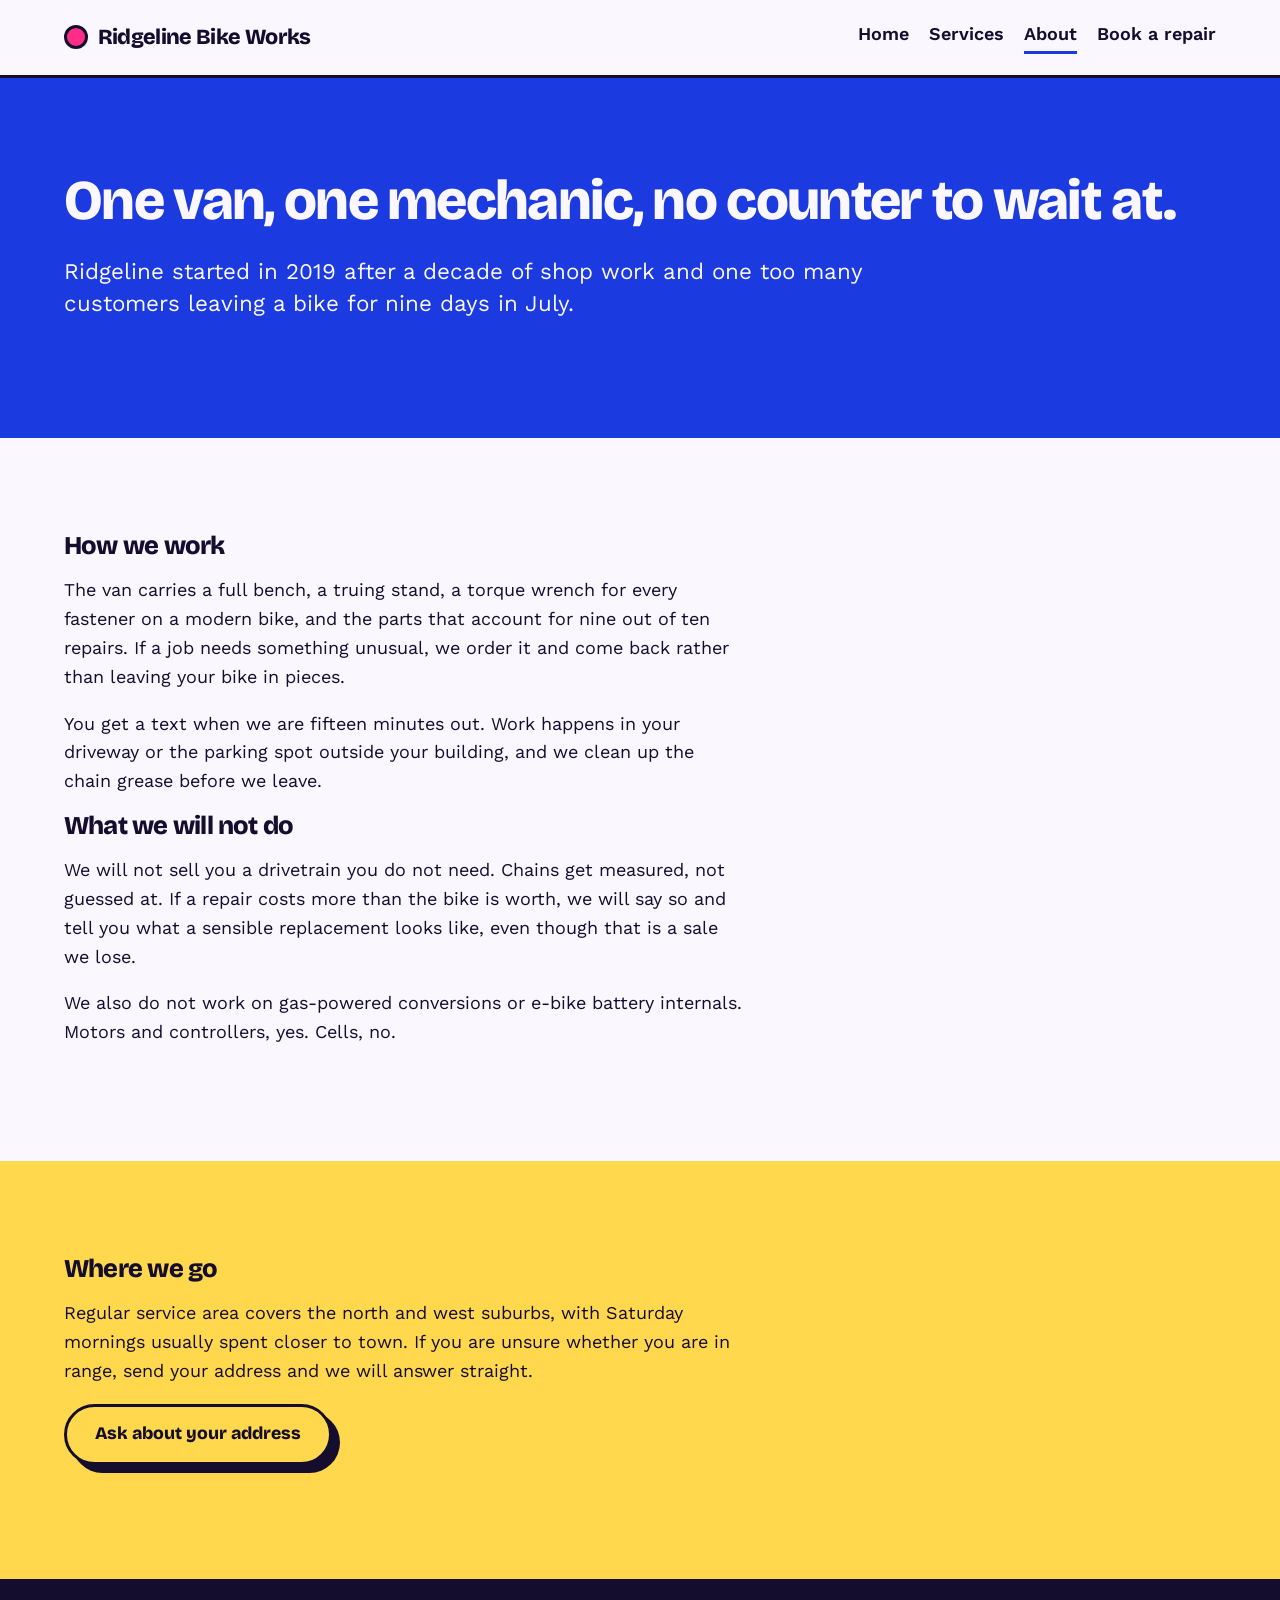
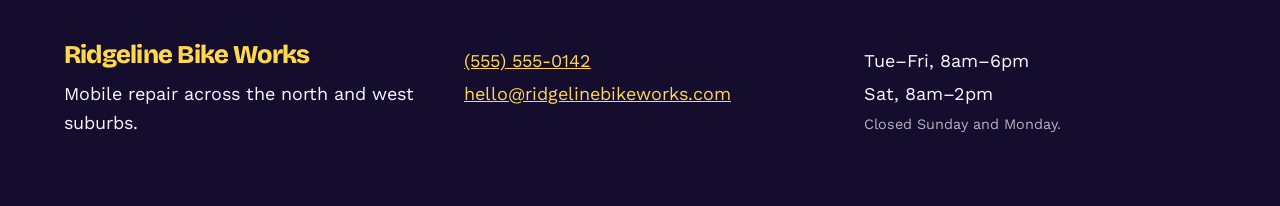
==== about.html @ 33bd262c "Add files via upload" ====
<!DOCTYPE html>
<html lang="en">
<head>
<meta charset="utf-8">
<meta name="viewport" content="width=device-width, initial-scale=1">
<title>About — Ridgeline Bike Works</title>
<meta name="description" content="Who runs the van, how the shop started, and what we will not do.">
<link rel="preconnect" href="https://fonts.googleapis.com">
<link rel="preconnect" href="https://fonts.gstatic.com" crossorigin>
<link href="https://fonts.googleapis.com/css2?family=Bricolage+Grotesque:opsz,wght@12..96,700;12..96,800&family=Work+Sans:wght@400;600;700&display=swap" rel="stylesheet">
<link rel="stylesheet" href="style.css">
</head>
<body>
<a class="skip" href="#main">Skip to content</a>

<header class="masthead">
  <a class="wordmark" href="index.html"><span></span>Ridgeline Bike Works</a>
  <nav aria-label="Main">
    <a href="index.html">Home</a>
    <a href="services.html">Services</a>
    <a href="about.html" aria-current="page">About</a>
    <a href="contact.html">Book a repair</a>
  </nav>
</header>

<main id="main">

  <section class="band band--cobalt">
    <h2>One van, one mechanic, no counter to wait at.</h2>
    <p class="lede">Ridgeline started in 2019 after a decade of shop work and one too many customers leaving a bike for nine days in July.</p>
  </section>

  <section class="band">
    <h3>How we work</h3>
    <p>The van carries a full bench, a truing stand, a torque wrench for every fastener on a modern bike, and the parts that account for nine out of ten repairs. If a job needs something unusual, we order it and come back rather than leaving your bike in pieces.</p>
    <p>You get a text when we are fifteen minutes out. Work happens in your driveway or the parking spot outside your building, and we clean up the chain grease before we leave.</p>

    <h3>What we will not do</h3>
    <p>We will not sell you a drivetrain you do not need. Chains get measured, not guessed at. If a repair costs more than the bike is worth, we will say so and tell you what a sensible replacement looks like, even though that is a sale we lose.</p>
    <p>We also do not work on gas-powered conversions or e-bike battery internals. Motors and controllers, yes. Cells, no.</p>
  </section>

  <section class="band band--lemon">
    <h3>Where we go</h3>
    <p>Regular service area covers the north and west suburbs, with Saturday mornings usually spent closer to town. If you are unsure whether you are in range, send your address and we will answer straight.</p>
    <p><a class="button" href="contact.html">Ask about your address</a></p>
  </section>

</main>

<footer class="colophon">
  <div>
    <h3>Ridgeline Bike Works</h3>
    <p>Mobile repair across the north and west suburbs.</p>
  </div>
  <div>
    <p><a href="tel:+15555550142">(555) 555-0142</a></p>
    <p><a href="mailto:hello@ridgelinebikeworks.com">hello@ridgelinebikeworks.com</a></p>
  </div>
  <div>
    <p>Tue–Fri, 8am–6pm</p>
    <p>Sat, 8am–2pm</p>
    <p class="fine">Closed Sunday and Monday.</p>
  </div>
</footer>

</body>
</html>
---- style.css ----
/* ============================================================
   Ridgeline Bike Works — shared stylesheet
   Swap the colors in :root to re-skin the whole site.
   ============================================================ */

:root {
  --ink: #140d2e;
  --paper: #fbf7ff;
  --cobalt: #1b3be0;
  --magenta: #ff2d87;
  --lemon: #ffd84d;
  --mint: #0fd6a5;

  --measure: 62ch;
  --edge: clamp(1.25rem, 5vw, 5rem);
  --shadow: 8px 8px 0 var(--ink);

  --display: "Bricolage Grotesque", "Trebuchet MS", sans-serif;
  --body: "Work Sans", system-ui, sans-serif;
}

*,
*::before,
*::after { box-sizing: border-box; }

html { scroll-behavior: smooth; }

@media (prefers-reduced-motion: reduce) {
  html { scroll-behavior: auto; }
  * { animation-duration: 0.01ms !important; transition-duration: 0.01ms !important; }
}

body {
  margin: 0;
  background: var(--paper);
  color: var(--ink);
  font-family: var(--body);
  font-size: clamp(1rem, 0.95rem + 0.25vw, 1.125rem);
  line-height: 1.6;
  -webkit-font-smoothing: antialiased;
}

img { max-width: 100%; display: block; }

a { color: var(--cobalt); }

:focus-visible {
  outline: 3px solid var(--cobalt);
  outline-offset: 3px;
}

h1, h2, h3 {
  font-family: var(--display);
  font-weight: 800;
  line-height: 0.95;
  letter-spacing: -0.03em;
  margin: 0 0 0.5em;
}

h1 { font-size: clamp(2.75rem, 1.5rem + 6vw, 6rem); }
h2 { font-size: clamp(2rem, 1.3rem + 3vw, 3.5rem); }
h3 { font-size: clamp(1.25rem, 1.1rem + 0.8vw, 1.6rem); }

p { max-width: var(--measure); }

.skip {
  position: absolute;
  left: -9999px;
  background: var(--lemon);
  color: var(--ink);
  padding: 0.75rem 1rem;
  font-weight: 700;
}
.skip:focus { left: 1rem; top: 1rem; z-index: 50; }

/* ---------- header ---------- */

.masthead {
  display: flex;
  flex-wrap: wrap;
  gap: 1rem 2rem;
  align-items: center;
  justify-content: space-between;
  padding: 1.25rem var(--edge);
  border-bottom: 3px solid var(--ink);
  background: var(--paper);
}

.wordmark {
  font-family: var(--display);
  font-weight: 800;
  font-size: 1.35rem;
  letter-spacing: -0.03em;
  color: var(--ink);
  text-decoration: none;
  display: inline-flex;
  align-items: center;
  gap: 0.6rem;
}

.wordmark span {
  width: 1.5rem;
  height: 1.5rem;
  border-radius: 50%;
  background: var(--magenta);
  border: 3px solid var(--ink);
}

.masthead nav {
  display: flex;
  flex-wrap: wrap;
  gap: 1.25rem;
}

.masthead nav a {
  color: var(--ink);
  text-decoration: none;
  font-weight: 600;
  padding-bottom: 2px;
  border-bottom: 3px solid transparent;
}

.masthead nav a:hover { border-bottom-color: var(--magenta); }
.masthead nav a[aria-current="page"] { border-bottom-color: var(--cobalt); }

/* ---------- reusable pieces ---------- */

.band { padding: clamp(3rem, 8vw, 6rem) var(--edge); }
.band--ink { background: var(--ink); color: var(--paper); }
.band--cobalt { background: var(--cobalt); color: var(--paper); }
.band--lemon { background: var(--lemon); }
.band--ink a, .band--cobalt a { color: var(--lemon); }

.button {
  display: inline-block;
  background: var(--lemon);
  color: var(--ink);
  font-family: var(--display);
  font-weight: 800;
  font-size: 1.1rem;
  text-decoration: none;
  padding: 0.85rem 1.75rem;
  border: 3px solid var(--ink);
  border-radius: 999px;
  box-shadow: var(--shadow);
  transition: transform 0.12s ease, box-shadow 0.12s ease;
}

.button:hover,
.button:focus-visible {
  transform: translate(4px, 4px);
  box-shadow: 4px 4px 0 var(--ink);
}

.button--mint { background: var(--mint); }

.lede {
  font-size: clamp(1.15rem, 1rem + 0.7vw, 1.4rem);
  line-height: 1.45;
}

/* ---------- hero ---------- */

.hero {
  background: var(--magenta);
  color: var(--ink);
  padding: clamp(3rem, 9vw, 7rem) var(--edge) clamp(3.5rem, 9vw, 7rem);
  border-bottom: 3px solid var(--ink);
  position: relative;
  overflow: hidden;
}

.hero h1 { max-width: 14ch; }

.hero .lede { max-width: 42ch; margin-bottom: 2.25rem; }

.badge {
  position: absolute;
  top: clamp(1.5rem, 5vw, 3rem);
  right: clamp(1rem, 4vw, 4rem);
  width: clamp(7rem, 16vw, 11rem);
  height: clamp(7rem, 16vw, 11rem);
  border-radius: 50%;
  background: var(--mint);
  border: 3px solid var(--ink);
  display: grid;
  place-content: center;
  text-align: center;
  font-family: var(--display);
  font-weight: 800;
  line-height: 1;
  font-size: clamp(1rem, 2.2vw, 1.5rem);
  transform: rotate(-9deg);
  padding: 1rem;
}

@media (max-width: 640px) {
  .badge { position: static; margin-bottom: 2rem; }
}

/* ---------- grids ---------- */

.grid {
  display: grid;
  gap: 1.5rem;
  grid-template-columns: repeat(auto-fit, minmax(255px, 1fr));
  margin-top: 2.5rem;
}

.panel {
  background: var(--paper);
  color: var(--ink);
  border: 3px solid var(--ink);
  padding: 1.75rem;
}

.panel p { margin-bottom: 0; }

.price {
  font-family: var(--display);
  font-weight: 800;
  font-size: 1.9rem;
  display: block;
  margin-bottom: 0.35rem;
}

.steps {
  counter-reset: step;
  list-style: none;
  padding: 0;
  margin: 2.5rem 0 0;
  display: grid;
  gap: 1.5rem;
  grid-template-columns: repeat(auto-fit, minmax(230px, 1fr));
}

.steps li { counter-increment: step; }

.steps li::before {
  content: counter(step);
  font-family: var(--display);
  font-weight: 800;
  font-size: 1.4rem;
  display: grid;
  place-content: center;
  width: 2.75rem;
  height: 2.75rem;
  border-radius: 50%;
  background: var(--lemon);
  color: var(--ink);
  border: 3px solid var(--ink);
  margin-bottom: 0.9rem;
}

.steps p { margin: 0; }

/* ---------- forms ---------- */

form { max-width: 34rem; margin-top: 2rem; }

label {
  display: block;
  font-weight: 700;
  margin-bottom: 0.4rem;
}

.field { margin-bottom: 1.35rem; }

input, select, textarea {
  width: 100%;
  font: inherit;
  color: var(--ink);
  background: var(--paper);
  padding: 0.7rem 0.85rem;
  border: 3px solid var(--ink);
  border-radius: 0;
}

textarea { min-height: 8rem; resize: vertical; }

button[type="submit"] {
  font: inherit;
  cursor: pointer;
}

/* ---------- footer ---------- */

.colophon {
  background: var(--ink);
  color: var(--paper);
  padding: clamp(2.5rem, 6vw, 4rem) var(--edge);
  display: grid;
  gap: 1.5rem 3rem;
  grid-template-columns: repeat(auto-fit, minmax(220px, 1fr));
}

.colophon a { color: var(--lemon); }
.colophon h3 { color: var(--lemon); }
.colophon p { margin: 0.25rem 0; }
.colophon .fine { opacity: 0.7; font-size: 0.9rem; }
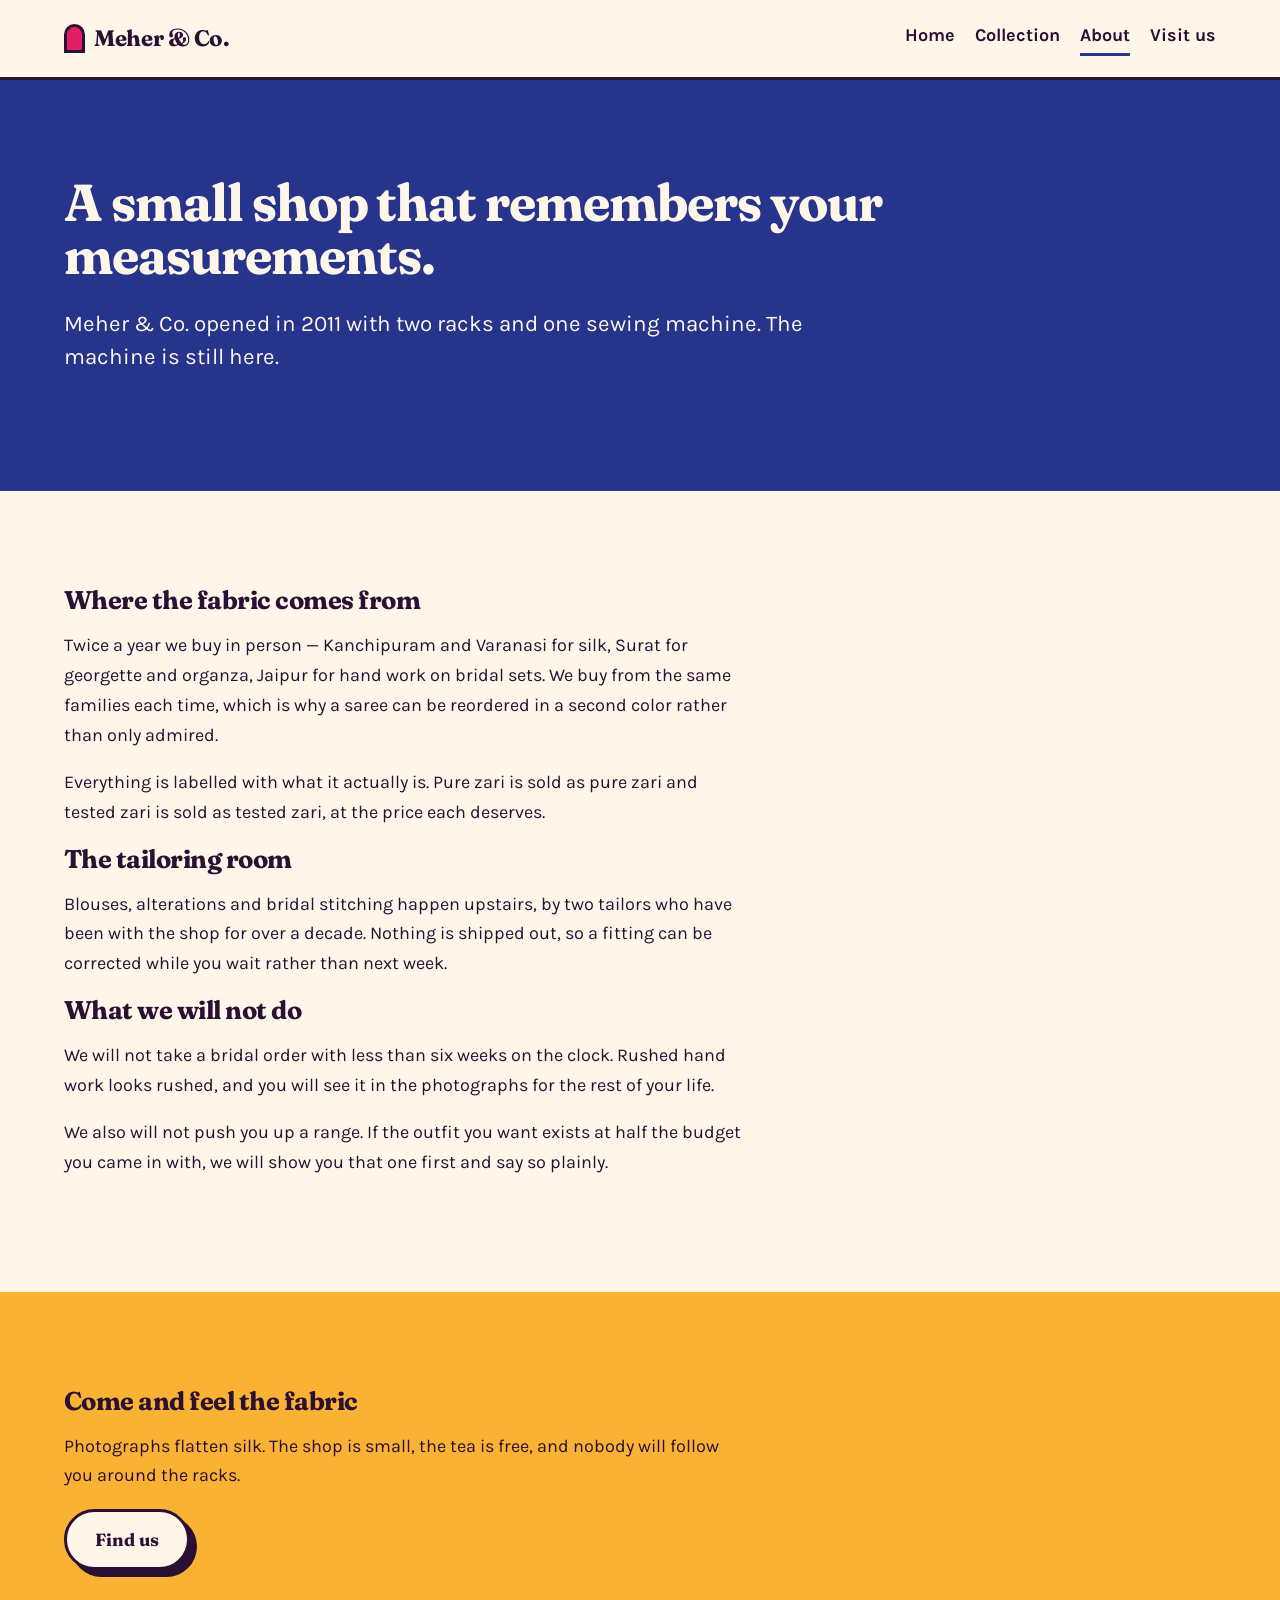
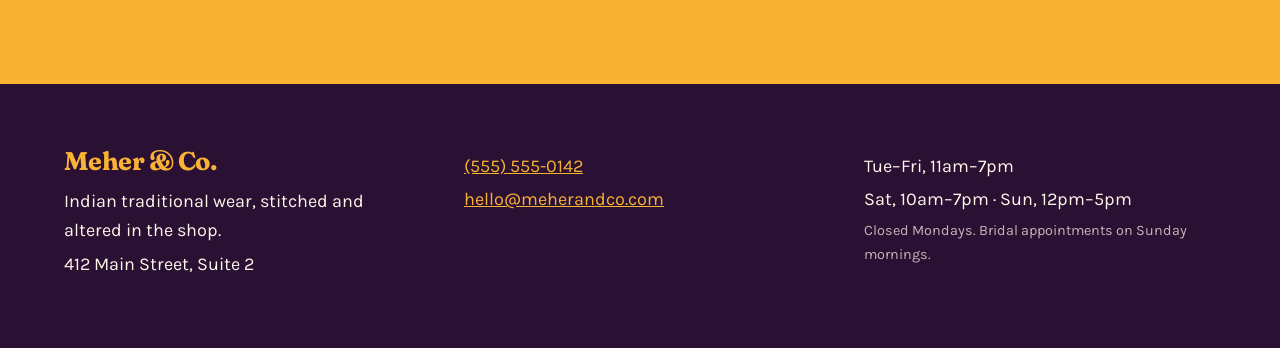
==== commit 176c0dcc: "Add files via upload" ====
--- a/about.html
+++ b/about.html
@@ -3,64 +3,68 @@
 <head>
 <meta charset="utf-8">
 <meta name="viewport" content="width=device-width, initial-scale=1">
-<title>About — Ridgeline Bike Works</title>
-<meta name="description" content="Who runs the van, how the shop started, and what we will not do.">
+<title>About the shop — Meher &amp; Co.</title>
+<meta name="description" content="A family boutique for Indian traditional wear: where the fabric comes from and how we work.">
 <link rel="preconnect" href="https://fonts.googleapis.com">
 <link rel="preconnect" href="https://fonts.gstatic.com" crossorigin>
-<link href="https://fonts.googleapis.com/css2?family=Bricolage+Grotesque:opsz,wght@12..96,700;12..96,800&family=Work+Sans:wght@400;600;700&display=swap" rel="stylesheet">
+<link href="https://fonts.googleapis.com/css2?family=Fraunces:opsz,wght,SOFT,WONK@9..144,400..700,0..100,0..1&family=Karla:wght@400;600;700&display=swap" rel="stylesheet">
 <link rel="stylesheet" href="style.css">
 </head>
 <body>
 <a class="skip" href="#main">Skip to content</a>
 
 <header class="masthead">
-  <a class="wordmark" href="index.html"><span></span>Ridgeline Bike Works</a>
+  <a class="wordmark" href="index.html"><span></span>Meher &amp; Co.</a>
   <nav aria-label="Main">
     <a href="index.html">Home</a>
-    <a href="services.html">Services</a>
+    <a href="collection.html">Collection</a>
     <a href="about.html" aria-current="page">About</a>
-    <a href="contact.html">Book a repair</a>
+    <a href="visit.html">Visit us</a>
   </nav>
 </header>
 
 <main id="main">
 
-  <section class="band band--cobalt">
-    <h2>One van, one mechanic, no counter to wait at.</h2>
-    <p class="lede">Ridgeline started in 2019 after a decade of shop work and one too many customers leaving a bike for nine days in July.</p>
+  <section class="band band--indigo">
+    <h2>A small shop that remembers your measurements.</h2>
+    <p class="lede">Meher &amp; Co. opened in 2011 with two racks and one sewing machine. The machine is still here.</p>
   </section>
 
   <section class="band">
-    <h3>How we work</h3>
-    <p>The van carries a full bench, a truing stand, a torque wrench for every fastener on a modern bike, and the parts that account for nine out of ten repairs. If a job needs something unusual, we order it and come back rather than leaving your bike in pieces.</p>
-    <p>You get a text when we are fifteen minutes out. Work happens in your driveway or the parking spot outside your building, and we clean up the chain grease before we leave.</p>
+    <h3>Where the fabric comes from</h3>
+    <p>Twice a year we buy in person &mdash; Kanchipuram and Varanasi for silk, Surat for georgette and organza, Jaipur for hand work on bridal sets. We buy from the same families each time, which is why a saree can be reordered in a second color rather than only admired.</p>
+    <p>Everything is labelled with what it actually is. Pure zari is sold as pure zari and tested zari is sold as tested zari, at the price each deserves.</p>
+
+    <h3>The tailoring room</h3>
+    <p>Blouses, alterations and bridal stitching happen upstairs, by two tailors who have been with the shop for over a decade. Nothing is shipped out, so a fitting can be corrected while you wait rather than next week.</p>
 
     <h3>What we will not do</h3>
-    <p>We will not sell you a drivetrain you do not need. Chains get measured, not guessed at. If a repair costs more than the bike is worth, we will say so and tell you what a sensible replacement looks like, even though that is a sale we lose.</p>
-    <p>We also do not work on gas-powered conversions or e-bike battery internals. Motors and controllers, yes. Cells, no.</p>
+    <p>We will not take a bridal order with less than six weeks on the clock. Rushed hand work looks rushed, and you will see it in the photographs for the rest of your life.</p>
+    <p>We also will not push you up a range. If the outfit you want exists at half the budget you came in with, we will show you that one first and say so plainly.</p>
   </section>
 
-  <section class="band band--lemon">
-    <h3>Where we go</h3>
-    <p>Regular service area covers the north and west suburbs, with Saturday mornings usually spent closer to town. If you are unsure whether you are in range, send your address and we will answer straight.</p>
-    <p><a class="button" href="contact.html">Ask about your address</a></p>
+  <section class="band band--marigold">
+    <h3>Come and feel the fabric</h3>
+    <p>Photographs flatten silk. The shop is small, the tea is free, and nobody will follow you around the racks.</p>
+    <p><a class="button button--paper" href="visit.html">Find us</a></p>
   </section>
 
 </main>
 
 <footer class="colophon">
   <div>
-    <h3>Ridgeline Bike Works</h3>
-    <p>Mobile repair across the north and west suburbs.</p>
+    <h3>Meher &amp; Co.</h3>
+    <p>Indian traditional wear, stitched and altered in the shop.</p>
+    <p>412 Main Street, Suite 2</p>
   </div>
   <div>
     <p><a href="tel:+15555550142">(555) 555-0142</a></p>
-    <p><a href="mailto:hello@ridgelinebikeworks.com">hello@ridgelinebikeworks.com</a></p>
+    <p><a href="mailto:hello@meherandco.com">hello@meherandco.com</a></p>
   </div>
   <div>
-    <p>Tue–Fri, 8am–6pm</p>
-    <p>Sat, 8am–2pm</p>
-    <p class="fine">Closed Sunday and Monday.</p>
+    <p>Tue&ndash;Fri, 11am&ndash;7pm</p>
+    <p>Sat, 10am&ndash;7pm &middot; Sun, 12pm&ndash;5pm</p>
+    <p class="fine">Closed Mondays. Bridal appointments on Sunday mornings.</p>
   </div>
 </footer>
 
--- a/style.css
+++ b/style.css
@@ -1,32 +1,32 @@
 /* ============================================================
-   Ridgeline Bike Works — shared stylesheet
-   Swap the colors in :root to re-skin the whole site.
+   Meher & Co. — shared stylesheet
+   Palette is drawn from the stockroom: rani pink, indigo,
+   marigold and emerald on unbleached ivory.
+   Change the six values in :root to re-skin every page.
    ============================================================ */
 
 :root {
-  --ink: #140d2e;
-  --paper: #fbf7ff;
-  --cobalt: #1b3be0;
-  --magenta: #ff2d87;
-  --lemon: #ffd84d;
-  --mint: #0fd6a5;
+  --ink: #2a1033;
+  --paper: #fff6ea;
+  --rani: #e01e64;
+  --indigo: #26348c;
+  --marigold: #f9b233;
+  --emerald: #0e8f63;
 
   --measure: 62ch;
   --edge: clamp(1.25rem, 5vw, 5rem);
-  --shadow: 8px 8px 0 var(--ink);
-
-  --display: "Bricolage Grotesque", "Trebuchet MS", sans-serif;
-  --body: "Work Sans", system-ui, sans-serif;
+  --shadow: 7px 7px 0 var(--ink);
+  --arch: 2rem 2rem 0 0 / 4rem 4rem 0 0;
+
+  --display: "Fraunces", Georgia, serif;
+  --body: "Karla", system-ui, sans-serif;
 }
 
 *,
 *::before,
 *::after { box-sizing: border-box; }
 
-html { scroll-behavior: smooth; }
-
 @media (prefers-reduced-motion: reduce) {
-  html { scroll-behavior: auto; }
   * { animation-duration: 0.01ms !important; transition-duration: 0.01ms !important; }
 }
 
@@ -36,29 +36,30 @@
   color: var(--ink);
   font-family: var(--body);
   font-size: clamp(1rem, 0.95rem + 0.25vw, 1.125rem);
-  line-height: 1.6;
+  line-height: 1.65;
   -webkit-font-smoothing: antialiased;
 }
 
 img { max-width: 100%; display: block; }
 
-a { color: var(--cobalt); }
+a { color: var(--indigo); }
 
 :focus-visible {
-  outline: 3px solid var(--cobalt);
+  outline: 3px solid var(--indigo);
   outline-offset: 3px;
 }
 
 h1, h2, h3 {
   font-family: var(--display);
-  font-weight: 800;
-  line-height: 0.95;
-  letter-spacing: -0.03em;
+  font-weight: 700;
+  font-variation-settings: "SOFT" 40, "WONK" 1;
+  line-height: 1.02;
+  letter-spacing: -0.02em;
   margin: 0 0 0.5em;
 }
 
-h1 { font-size: clamp(2.75rem, 1.5rem + 6vw, 6rem); }
-h2 { font-size: clamp(2rem, 1.3rem + 3vw, 3.5rem); }
+h1 { font-size: clamp(2.6rem, 1.4rem + 5.6vw, 5.5rem); }
+h2 { font-size: clamp(1.9rem, 1.3rem + 2.8vw, 3.25rem); }
 h3 { font-size: clamp(1.25rem, 1.1rem + 0.8vw, 1.6rem); }
 
 p { max-width: var(--measure); }
@@ -66,7 +67,7 @@
 .skip {
   position: absolute;
   left: -9999px;
-  background: var(--lemon);
+  background: var(--marigold);
   color: var(--ink);
   padding: 0.75rem 1rem;
   font-weight: 700;
@@ -88,9 +89,9 @@
 
 .wordmark {
   font-family: var(--display);
-  font-weight: 800;
-  font-size: 1.35rem;
-  letter-spacing: -0.03em;
+  font-weight: 700;
+  font-size: 1.4rem;
+  letter-spacing: -0.02em;
   color: var(--ink);
   text-decoration: none;
   display: inline-flex;
@@ -99,10 +100,10 @@
 }
 
 .wordmark span {
-  width: 1.5rem;
-  height: 1.5rem;
-  border-radius: 50%;
-  background: var(--magenta);
+  width: 1.3rem;
+  height: 1.8rem;
+  border-radius: 999px 999px 0 0;
+  background: var(--rani);
   border: 3px solid var(--ink);
 }
 
@@ -115,31 +116,32 @@
 .masthead nav a {
   color: var(--ink);
   text-decoration: none;
-  font-weight: 600;
+  font-weight: 700;
   padding-bottom: 2px;
   border-bottom: 3px solid transparent;
 }
 
-.masthead nav a:hover { border-bottom-color: var(--magenta); }
-.masthead nav a[aria-current="page"] { border-bottom-color: var(--cobalt); }
-
-/* ---------- reusable pieces ---------- */
+.masthead nav a:hover { border-bottom-color: var(--rani); }
+.masthead nav a[aria-current="page"] { border-bottom-color: var(--indigo); }
+
+/* ---------- bands ---------- */
 
 .band { padding: clamp(3rem, 8vw, 6rem) var(--edge); }
 .band--ink { background: var(--ink); color: var(--paper); }
-.band--cobalt { background: var(--cobalt); color: var(--paper); }
-.band--lemon { background: var(--lemon); }
-.band--ink a, .band--cobalt a { color: var(--lemon); }
+.band--indigo { background: var(--indigo); color: var(--paper); }
+.band--marigold { background: var(--marigold); }
+.band--emerald { background: var(--emerald); color: var(--paper); }
+.band--ink a, .band--indigo a, .band--emerald a { color: var(--marigold); }
 
 .button {
   display: inline-block;
-  background: var(--lemon);
-  color: var(--ink);
-  font-family: var(--display);
-  font-weight: 800;
+  background: var(--marigold);
+  color: var(--ink);
+  font-family: var(--display);
+  font-weight: 700;
   font-size: 1.1rem;
   text-decoration: none;
-  padding: 0.85rem 1.75rem;
+  padding: 0.8rem 1.75rem;
   border: 3px solid var(--ink);
   border-radius: 999px;
   box-shadow: var(--shadow);
@@ -149,10 +151,10 @@
 .button:hover,
 .button:focus-visible {
   transform: translate(4px, 4px);
-  box-shadow: 4px 4px 0 var(--ink);
-}
-
-.button--mint { background: var(--mint); }
+  box-shadow: 3px 3px 0 var(--ink);
+}
+
+.button--paper { background: var(--paper); }
 
 .lede {
   font-size: clamp(1.15rem, 1rem + 0.7vw, 1.4rem);
@@ -162,43 +164,40 @@
 /* ---------- hero ---------- */
 
 .hero {
-  background: var(--magenta);
-  color: var(--ink);
-  padding: clamp(3rem, 9vw, 7rem) var(--edge) clamp(3.5rem, 9vw, 7rem);
+  background: var(--rani);
+  color: var(--paper);
+  padding: clamp(3rem, 9vw, 7rem) var(--edge);
   border-bottom: 3px solid var(--ink);
   position: relative;
   overflow: hidden;
 }
 
-.hero h1 { max-width: 14ch; }
-
+.hero h1 { max-width: 15ch; }
 .hero .lede { max-width: 42ch; margin-bottom: 2.25rem; }
 
-.badge {
+.seal {
   position: absolute;
-  top: clamp(1.5rem, 5vw, 3rem);
-  right: clamp(1rem, 4vw, 4rem);
-  width: clamp(7rem, 16vw, 11rem);
-  height: clamp(7rem, 16vw, 11rem);
-  border-radius: 50%;
-  background: var(--mint);
-  border: 3px solid var(--ink);
-  display: grid;
-  place-content: center;
+  top: clamp(1.5rem, 5vw, 3.5rem);
+  right: clamp(1rem, 4vw, 4.5rem);
+  width: clamp(7rem, 15vw, 10rem);
+  padding: 2.25rem 1rem 1.5rem;
+  background: var(--marigold);
+  color: var(--ink);
+  border: 3px solid var(--ink);
+  border-radius: 999px 999px 0 0;
   text-align: center;
   font-family: var(--display);
-  font-weight: 800;
-  line-height: 1;
-  font-size: clamp(1rem, 2.2vw, 1.5rem);
-  transform: rotate(-9deg);
-  padding: 1rem;
-}
-
-@media (max-width: 640px) {
-  .badge { position: static; margin-bottom: 2rem; }
-}
-
-/* ---------- grids ---------- */
+  font-weight: 700;
+  line-height: 1.05;
+  font-size: clamp(0.95rem, 2vw, 1.3rem);
+  transform: rotate(4deg);
+}
+
+@media (max-width: 680px) {
+  .seal { position: static; transform: none; margin-bottom: 2rem; width: 9rem; }
+}
+
+/* ---------- panels ---------- */
 
 .grid {
   display: grid;
@@ -211,17 +210,19 @@
   background: var(--paper);
   color: var(--ink);
   border: 3px solid var(--ink);
-  padding: 1.75rem;
+  border-radius: var(--arch);
+  padding: 2.25rem 1.75rem 1.75rem;
 }
 
 .panel p { margin-bottom: 0; }
 
 .price {
   font-family: var(--display);
-  font-weight: 800;
-  font-size: 1.9rem;
+  font-weight: 700;
+  font-size: 1.7rem;
   display: block;
-  margin-bottom: 0.35rem;
+  margin-bottom: 0.3rem;
+  color: var(--rani);
 }
 
 .steps {
@@ -239,14 +240,14 @@
 .steps li::before {
   content: counter(step);
   font-family: var(--display);
-  font-weight: 800;
+  font-weight: 700;
   font-size: 1.4rem;
   display: grid;
   place-content: center;
   width: 2.75rem;
   height: 2.75rem;
   border-radius: 50%;
-  background: var(--lemon);
+  background: var(--marigold);
   color: var(--ink);
   border: 3px solid var(--ink);
   margin-bottom: 0.9rem;
@@ -278,10 +279,7 @@
 
 textarea { min-height: 8rem; resize: vertical; }
 
-button[type="submit"] {
-  font: inherit;
-  cursor: pointer;
-}
+button[type="submit"] { font: inherit; cursor: pointer; }
 
 /* ---------- footer ---------- */
 
@@ -294,7 +292,7 @@
   grid-template-columns: repeat(auto-fit, minmax(220px, 1fr));
 }
 
-.colophon a { color: var(--lemon); }
-.colophon h3 { color: var(--lemon); }
+.colophon a { color: var(--marigold); }
+.colophon h3 { color: var(--marigold); }
 .colophon p { margin: 0.25rem 0; }
-.colophon .fine { opacity: 0.7; font-size: 0.9rem; }
+.colophon .fine { opacity: 0.72; font-size: 0.9rem; }
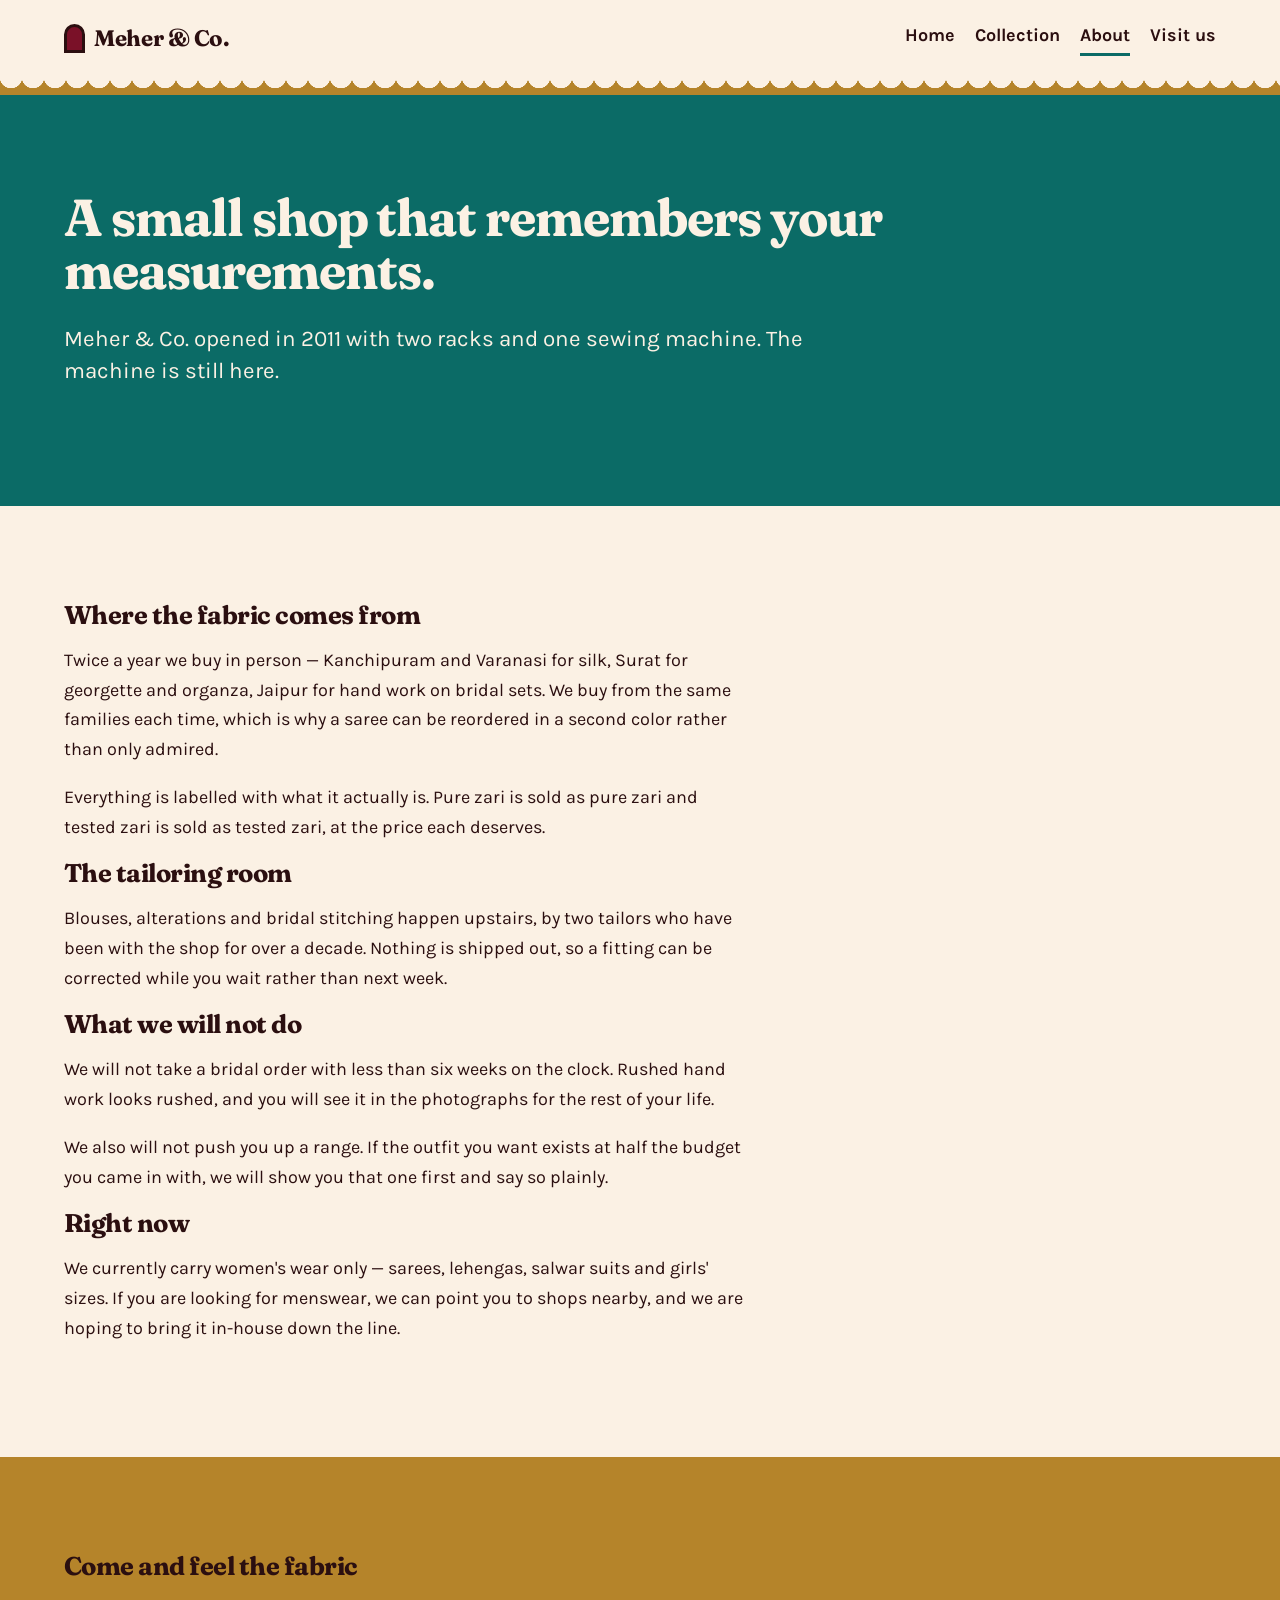
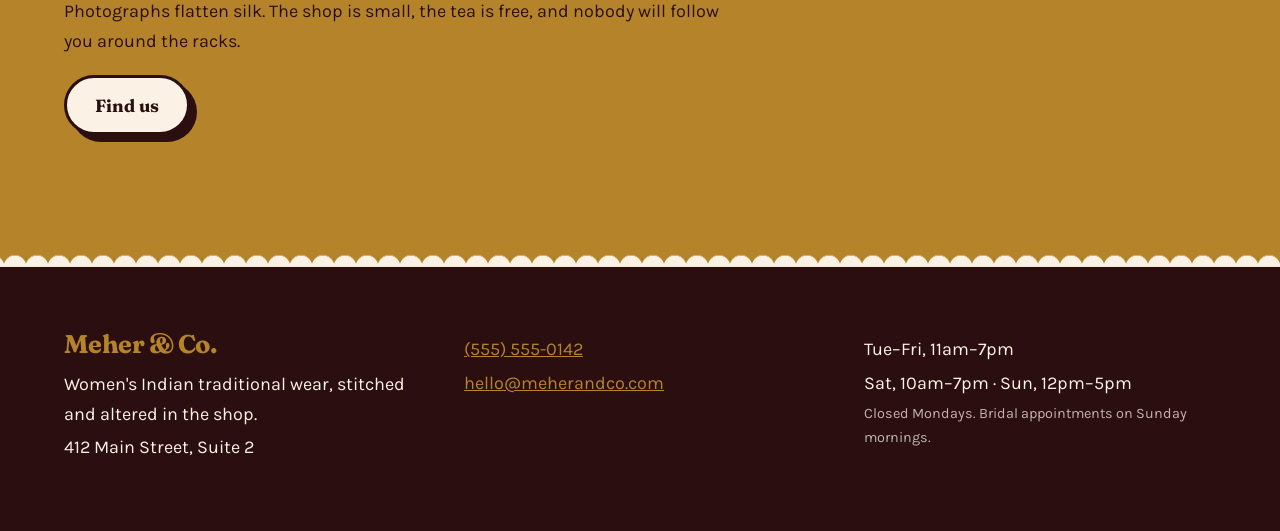
==== commit 11820c66: "Add files via upload" ====
--- a/about.html
+++ b/about.html
@@ -4,7 +4,7 @@
 <meta charset="utf-8">
 <meta name="viewport" content="width=device-width, initial-scale=1">
 <title>About the shop — Meher &amp; Co.</title>
-<meta name="description" content="A family boutique for Indian traditional wear: where the fabric comes from and how we work.">
+<meta name="description" content="A family boutique for women's Indian traditional wear: where the fabric comes from and how we work.">
 <link rel="preconnect" href="https://fonts.googleapis.com">
 <link rel="preconnect" href="https://fonts.gstatic.com" crossorigin>
 <link href="https://fonts.googleapis.com/css2?family=Fraunces:opsz,wght,SOFT,WONK@9..144,400..700,0..100,0..1&family=Karla:wght@400;600;700&display=swap" rel="stylesheet">
@@ -22,10 +22,11 @@
     <a href="visit.html">Visit us</a>
   </nav>
 </header>
+<div class="scallop" aria-hidden="true"></div>
 
 <main id="main">
 
-  <section class="band band--indigo">
+  <section class="band band--teal">
     <h2>A small shop that remembers your measurements.</h2>
     <p class="lede">Meher &amp; Co. opened in 2011 with two racks and one sewing machine. The machine is still here.</p>
   </section>
@@ -41,9 +42,12 @@
     <h3>What we will not do</h3>
     <p>We will not take a bridal order with less than six weeks on the clock. Rushed hand work looks rushed, and you will see it in the photographs for the rest of your life.</p>
     <p>We also will not push you up a range. If the outfit you want exists at half the budget you came in with, we will show you that one first and say so plainly.</p>
+
+    <h3>Right now</h3>
+    <p>We currently carry women's wear only &mdash; sarees, lehengas, salwar suits and girls' sizes. If you are looking for menswear, we can point you to shops nearby, and we are hoping to bring it in-house down the line.</p>
   </section>
 
-  <section class="band band--marigold">
+  <section class="band band--gold">
     <h3>Come and feel the fabric</h3>
     <p>Photographs flatten silk. The shop is small, the tea is free, and nobody will follow you around the racks.</p>
     <p><a class="button button--paper" href="visit.html">Find us</a></p>
@@ -51,10 +55,11 @@
 
 </main>
 
+<div class="scallop scallop--up" aria-hidden="true"></div>
 <footer class="colophon">
   <div>
     <h3>Meher &amp; Co.</h3>
-    <p>Indian traditional wear, stitched and altered in the shop.</p>
+    <p>Women's Indian traditional wear, stitched and altered in the shop.</p>
     <p>412 Main Street, Suite 2</p>
   </div>
   <div>
--- a/style.css
+++ b/style.css
@@ -1,17 +1,21 @@
 /* ============================================================
    Meher & Co. — shared stylesheet
-   Palette is drawn from the stockroom: rani pink, indigo,
-   marigold and emerald on unbleached ivory.
-   Change the six values in :root to re-skin every page.
+   Palette: deep bridal maroon, temple gold, peacock teal and
+   saffron on warm ivory — pulled from the sarees on the racks,
+   not a generic "bold and bright" kit.
+   The scalloped edge (.scallop) is the one signature motif,
+   borrowed from a temple gopuram / sari border — used once at
+   the header and footer only. Change the six --colors to re-skin
+   every page.
    ============================================================ */
 
 :root {
-  --ink: #2a1033;
-  --paper: #fff6ea;
-  --rani: #e01e64;
-  --indigo: #26348c;
-  --marigold: #f9b233;
-  --emerald: #0e8f63;
+  --ink: #2b0f10;
+  --paper: #fbf1e4;
+  --maroon: #7a1128;
+  --gold: #b5842a;
+  --teal: #0b6b66;
+  --saffron: #d9660b;
 
   --measure: 62ch;
   --edge: clamp(1.25rem, 5vw, 5rem);
@@ -42,10 +46,10 @@
 
 img { max-width: 100%; display: block; }
 
-a { color: var(--indigo); }
+a { color: var(--teal); }
 
 :focus-visible {
-  outline: 3px solid var(--indigo);
+  outline: 3px solid var(--teal);
   outline-offset: 3px;
 }
 
@@ -67,12 +71,32 @@
 .skip {
   position: absolute;
   left: -9999px;
-  background: var(--marigold);
+  background: var(--gold);
   color: var(--ink);
   padding: 0.75rem 1rem;
   font-weight: 700;
 }
 .skip:focus { left: 1rem; top: 1rem; z-index: 50; }
+
+/* ---------- signature motif: scalloped temple edge ---------- */
+/* Used once under the header and once above the footer. Not
+   repeated elsewhere in the page — one strong idea, not decoration
+   scattered everywhere. */
+
+.scallop {
+  height: 1.1rem;
+  background: var(--gold);
+  -webkit-mask-image: radial-gradient(circle at 11px 0, transparent 11px, black 11.5px);
+  mask-image: radial-gradient(circle at 11px 0, transparent 11px, black 11.5px);
+  -webkit-mask-size: 22px 22px;
+  mask-size: 22px 22px;
+  -webkit-mask-repeat: repeat-x;
+  mask-repeat: repeat-x;
+}
+
+.scallop--up {
+  transform: rotate(180deg);
+}
 
 /* ---------- header ---------- */
 
@@ -83,7 +107,6 @@
   align-items: center;
   justify-content: space-between;
   padding: 1.25rem var(--edge);
-  border-bottom: 3px solid var(--ink);
   background: var(--paper);
 }
 
@@ -103,7 +126,7 @@
   width: 1.3rem;
   height: 1.8rem;
   border-radius: 999px 999px 0 0;
-  background: var(--rani);
+  background: var(--maroon);
   border: 3px solid var(--ink);
 }
 
@@ -121,22 +144,22 @@
   border-bottom: 3px solid transparent;
 }
 
-.masthead nav a:hover { border-bottom-color: var(--rani); }
-.masthead nav a[aria-current="page"] { border-bottom-color: var(--indigo); }
+.masthead nav a:hover { border-bottom-color: var(--saffron); }
+.masthead nav a[aria-current="page"] { border-bottom-color: var(--teal); }
 
 /* ---------- bands ---------- */
 
 .band { padding: clamp(3rem, 8vw, 6rem) var(--edge); }
 .band--ink { background: var(--ink); color: var(--paper); }
-.band--indigo { background: var(--indigo); color: var(--paper); }
-.band--marigold { background: var(--marigold); }
-.band--emerald { background: var(--emerald); color: var(--paper); }
-.band--ink a, .band--indigo a, .band--emerald a { color: var(--marigold); }
+.band--teal { background: var(--teal); color: var(--paper); }
+.band--gold { background: var(--gold); color: var(--ink); }
+.band--maroon { background: var(--maroon); color: var(--paper); }
+.band--ink a, .band--teal a, .band--maroon a { color: var(--gold); }
 
 .button {
   display: inline-block;
-  background: var(--marigold);
-  color: var(--ink);
+  background: var(--saffron);
+  color: var(--paper);
   font-family: var(--display);
   font-weight: 700;
   font-size: 1.1rem;
@@ -154,7 +177,8 @@
   box-shadow: 3px 3px 0 var(--ink);
 }
 
-.button--paper { background: var(--paper); }
+.button--paper { background: var(--paper); color: var(--ink); }
+.button--gold { background: var(--gold); color: var(--ink); }
 
 .lede {
   font-size: clamp(1.15rem, 1rem + 0.7vw, 1.4rem);
@@ -164,16 +188,15 @@
 /* ---------- hero ---------- */
 
 .hero {
-  background: var(--rani);
+  background: var(--maroon);
   color: var(--paper);
   padding: clamp(3rem, 9vw, 7rem) var(--edge);
-  border-bottom: 3px solid var(--ink);
   position: relative;
   overflow: hidden;
 }
 
 .hero h1 { max-width: 15ch; }
-.hero .lede { max-width: 42ch; margin-bottom: 2.25rem; }
+.hero .lede { max-width: 42ch; margin-bottom: 2.25rem; color: #f6e6d3; }
 
 .seal {
   position: absolute;
@@ -181,7 +204,7 @@
   right: clamp(1rem, 4vw, 4.5rem);
   width: clamp(7rem, 15vw, 10rem);
   padding: 2.25rem 1rem 1.5rem;
-  background: var(--marigold);
+  background: var(--gold);
   color: var(--ink);
   border: 3px solid var(--ink);
   border-radius: 999px 999px 0 0;
@@ -222,7 +245,7 @@
   font-size: 1.7rem;
   display: block;
   margin-bottom: 0.3rem;
-  color: var(--rani);
+  color: var(--maroon);
 }
 
 .steps {
@@ -247,7 +270,7 @@
   width: 2.75rem;
   height: 2.75rem;
   border-radius: 50%;
-  background: var(--marigold);
+  background: var(--gold);
   color: var(--ink);
   border: 3px solid var(--ink);
   margin-bottom: 0.9rem;
@@ -292,7 +315,7 @@
   grid-template-columns: repeat(auto-fit, minmax(220px, 1fr));
 }
 
-.colophon a { color: var(--marigold); }
-.colophon h3 { color: var(--marigold); }
+.colophon a { color: var(--gold); }
+.colophon h3 { color: var(--gold); }
 .colophon p { margin: 0.25rem 0; }
 .colophon .fine { opacity: 0.72; font-size: 0.9rem; }
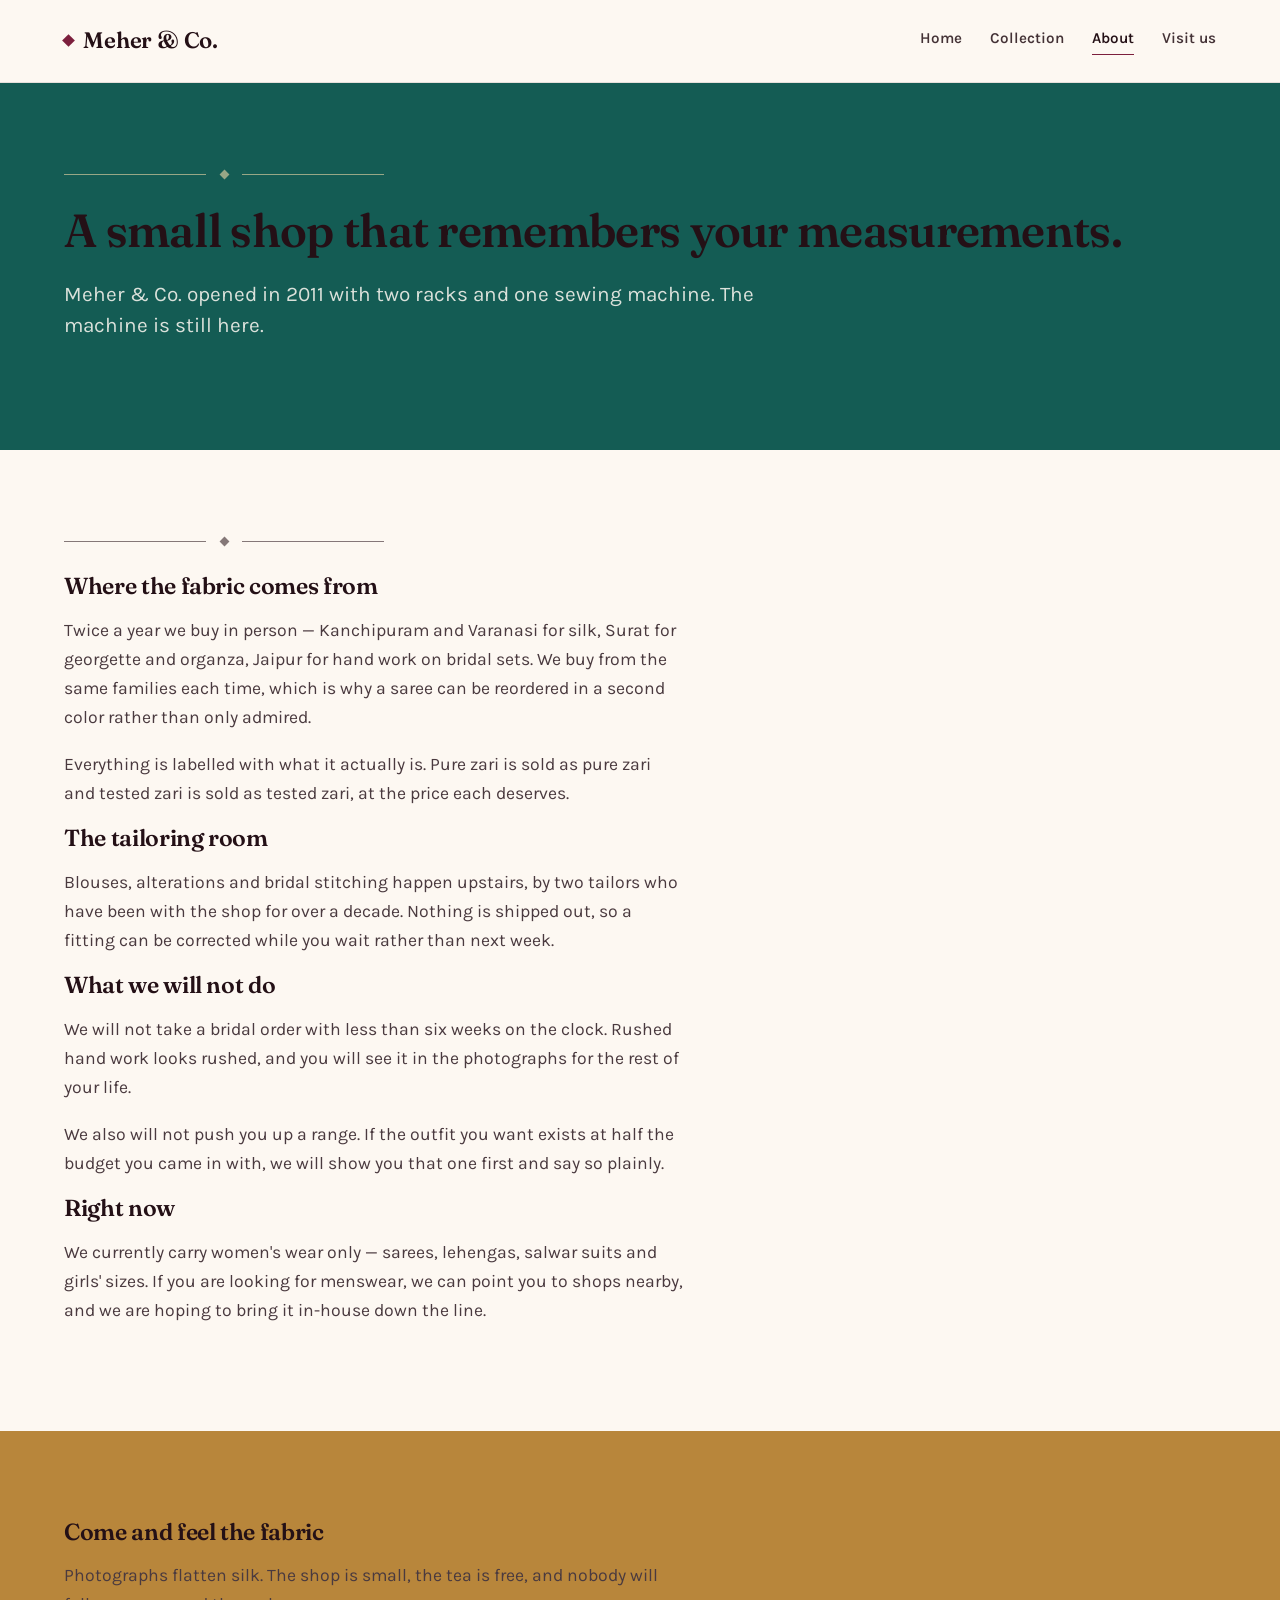
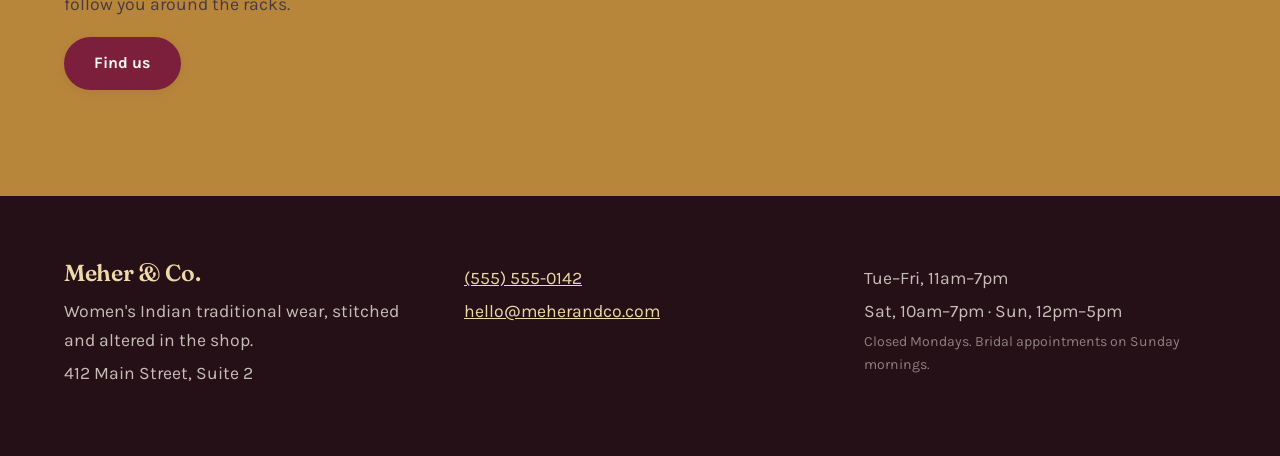
==== commit 63ef52d7: "Add files via upload" ====
--- a/about.html
+++ b/about.html
@@ -7,7 +7,7 @@
 <meta name="description" content="A family boutique for women's Indian traditional wear: where the fabric comes from and how we work.">
 <link rel="preconnect" href="https://fonts.googleapis.com">
 <link rel="preconnect" href="https://fonts.gstatic.com" crossorigin>
-<link href="https://fonts.googleapis.com/css2?family=Fraunces:opsz,wght,SOFT,WONK@9..144,400..700,0..100,0..1&family=Karla:wght@400;600;700&display=swap" rel="stylesheet">
+<link href="https://fonts.googleapis.com/css2?family=Fraunces:opsz,wght@9..144,400..600&family=Karla:wght@400;600;700&display=swap" rel="stylesheet">
 <link rel="stylesheet" href="style.css">
 </head>
 <body>
@@ -22,16 +22,17 @@
     <a href="visit.html">Visit us</a>
   </nav>
 </header>
-<div class="scallop" aria-hidden="true"></div>
 
 <main id="main">
 
   <section class="band band--teal">
+    <div class="ornament" aria-hidden="true"><span></span></div>
     <h2>A small shop that remembers your measurements.</h2>
     <p class="lede">Meher &amp; Co. opened in 2011 with two racks and one sewing machine. The machine is still here.</p>
   </section>
 
   <section class="band">
+    <div class="ornament" aria-hidden="true"><span></span></div>
     <h3>Where the fabric comes from</h3>
     <p>Twice a year we buy in person &mdash; Kanchipuram and Varanasi for silk, Surat for georgette and organza, Jaipur for hand work on bridal sets. We buy from the same families each time, which is why a saree can be reordered in a second color rather than only admired.</p>
     <p>Everything is labelled with what it actually is. Pure zari is sold as pure zari and tested zari is sold as tested zari, at the price each deserves.</p>
@@ -50,12 +51,11 @@
   <section class="band band--gold">
     <h3>Come and feel the fabric</h3>
     <p>Photographs flatten silk. The shop is small, the tea is free, and nobody will follow you around the racks.</p>
-    <p><a class="button button--paper" href="visit.html">Find us</a></p>
+    <p><a class="button" href="visit.html">Find us</a></p>
   </section>
 
 </main>
 
-<div class="scallop scallop--up" aria-hidden="true"></div>
 <footer class="colophon">
   <div>
     <h3>Meher &amp; Co.</h3>
--- a/style.css
+++ b/style.css
@@ -1,26 +1,26 @@
 /* ============================================================
    Meher & Co. — shared stylesheet
-   Palette: deep bridal maroon, temple gold, peacock teal and
-   saffron on warm ivory — pulled from the sarees on the racks,
-   not a generic "bold and bright" kit.
-   The scalloped edge (.scallop) is the one signature motif,
-   borrowed from a temple gopuram / sari border — used once at
-   the header and footer only. Change the six --colors to re-skin
-   every page.
+   A quieter, more tailored version: soft ivory ground, deep
+   wine and antique gold as the two leads, peacock teal used
+   sparingly. Cards use soft shadows instead of hard outlines,
+   and the one recurring motif is a thin rule with a small
+   diamond mark (.ornament) rather than a heavy graphic.
+   Six variables in :root drive every page.
    ============================================================ */
 
 :root {
-  --ink: #2b0f10;
-  --paper: #fbf1e4;
-  --maroon: #7a1128;
-  --gold: #b5842a;
-  --teal: #0b6b66;
-  --saffron: #d9660b;
+  --ink: #241016;
+  --paper: #fdf8f2;
+  --maroon: #7c1f3d;
+  --gold: #b8863b;
+  --teal: #145c54;
+  --card: #ffffff;
 
   --measure: 62ch;
   --edge: clamp(1.25rem, 5vw, 5rem);
-  --shadow: 7px 7px 0 var(--ink);
-  --arch: 2rem 2rem 0 0 / 4rem 4rem 0 0;
+  --radius: 14px;
+  --shadow-sm: 0 2px 10px rgba(36, 16, 22, 0.08);
+  --shadow-md: 0 16px 40px rgba(36, 16, 22, 0.12);
 
   --display: "Fraunces", Georgia, serif;
   --body: "Karla", system-ui, sans-serif;
@@ -39,34 +39,36 @@
   background: var(--paper);
   color: var(--ink);
   font-family: var(--body);
-  font-size: clamp(1rem, 0.95rem + 0.25vw, 1.125rem);
+  font-size: clamp(1rem, 0.95rem + 0.2vw, 1.1rem);
   line-height: 1.65;
   -webkit-font-smoothing: antialiased;
 }
 
 img { max-width: 100%; display: block; }
 
-a { color: var(--teal); }
+a { color: var(--maroon); }
 
 :focus-visible {
-  outline: 3px solid var(--teal);
+  outline: 2px solid var(--teal);
   outline-offset: 3px;
 }
 
 h1, h2, h3 {
   font-family: var(--display);
-  font-weight: 700;
-  font-variation-settings: "SOFT" 40, "WONK" 1;
-  line-height: 1.02;
-  letter-spacing: -0.02em;
+  font-weight: 600;
+  line-height: 1.08;
+  letter-spacing: -0.015em;
   margin: 0 0 0.5em;
-}
-
-h1 { font-size: clamp(2.6rem, 1.4rem + 5.6vw, 5.5rem); }
-h2 { font-size: clamp(1.9rem, 1.3rem + 2.8vw, 3.25rem); }
-h3 { font-size: clamp(1.25rem, 1.1rem + 0.8vw, 1.6rem); }
-
-p { max-width: var(--measure); }
+  color: var(--ink);
+}
+
+h1 { font-size: clamp(2.4rem, 1.5rem + 4.2vw, 4.4rem); font-weight: 500; }
+h2 { font-size: clamp(1.85rem, 1.3rem + 2.4vw, 2.9rem); }
+h3 { font-size: clamp(1.2rem, 1.1rem + 0.5vw, 1.45rem); }
+
+p { max-width: var(--measure); color: #4a3a3f; }
+
+.band--ink p, .band--teal p, .band--maroon p { color: rgba(253, 248, 242, 0.85); }
 
 .skip {
   position: absolute;
@@ -78,24 +80,33 @@
 }
 .skip:focus { left: 1rem; top: 1rem; z-index: 50; }
 
-/* ---------- signature motif: scalloped temple edge ---------- */
-/* Used once under the header and once above the footer. Not
-   repeated elsewhere in the page — one strong idea, not decoration
-   scattered everywhere. */
-
-.scallop {
-  height: 1.1rem;
-  background: var(--gold);
-  -webkit-mask-image: radial-gradient(circle at 11px 0, transparent 11px, black 11.5px);
-  mask-image: radial-gradient(circle at 11px 0, transparent 11px, black 11.5px);
-  -webkit-mask-size: 22px 22px;
-  mask-size: 22px 22px;
-  -webkit-mask-repeat: repeat-x;
-  mask-repeat: repeat-x;
-}
-
-.scallop--up {
-  transform: rotate(180deg);
+/* ---------- signature motif: a quiet rule with one diamond mark ---------- */
+
+.ornament {
+  display: flex;
+  align-items: center;
+  gap: 0.9rem;
+  width: 100%;
+  max-width: 20rem;
+  margin: 0 0 1.75rem;
+  color: inherit;
+  opacity: 0.55;
+}
+
+.ornament::before,
+.ornament::after {
+  content: "";
+  flex: 1;
+  height: 1px;
+  background: currentColor;
+}
+
+.ornament span {
+  width: 7px;
+  height: 7px;
+  background: currentColor;
+  transform: rotate(45deg);
+  flex: none;
 }
 
 /* ---------- header ---------- */
@@ -106,143 +117,161 @@
   gap: 1rem 2rem;
   align-items: center;
   justify-content: space-between;
-  padding: 1.25rem var(--edge);
+  padding: 1.4rem var(--edge);
   background: var(--paper);
+  border-bottom: 1px solid rgba(36, 16, 22, 0.1);
 }
 
 .wordmark {
   font-family: var(--display);
-  font-weight: 700;
+  font-weight: 600;
   font-size: 1.4rem;
-  letter-spacing: -0.02em;
+  letter-spacing: -0.01em;
   color: var(--ink);
   text-decoration: none;
   display: inline-flex;
   align-items: center;
-  gap: 0.6rem;
+  gap: 0.65rem;
 }
 
 .wordmark span {
-  width: 1.3rem;
-  height: 1.8rem;
-  border-radius: 999px 999px 0 0;
+  width: 9px;
+  height: 9px;
   background: var(--maroon);
-  border: 3px solid var(--ink);
+  transform: rotate(45deg);
 }
 
 .masthead nav {
   display: flex;
   flex-wrap: wrap;
-  gap: 1.25rem;
+  gap: 1.75rem;
 }
 
 .masthead nav a {
   color: var(--ink);
   text-decoration: none;
-  font-weight: 700;
-  padding-bottom: 2px;
-  border-bottom: 3px solid transparent;
-}
-
-.masthead nav a:hover { border-bottom-color: var(--saffron); }
-.masthead nav a[aria-current="page"] { border-bottom-color: var(--teal); }
+  font-weight: 600;
+  font-size: 0.95rem;
+  padding-bottom: 3px;
+  border-bottom: 1px solid transparent;
+  opacity: 0.85;
+}
+
+.masthead nav a:hover { opacity: 1; border-bottom-color: var(--gold); }
+.masthead nav a[aria-current="page"] { opacity: 1; border-bottom-color: var(--maroon); }
 
 /* ---------- bands ---------- */
 
-.band { padding: clamp(3rem, 8vw, 6rem) var(--edge); }
+.band { padding: clamp(3rem, 7vw, 5.5rem) var(--edge); }
 .band--ink { background: var(--ink); color: var(--paper); }
 .band--teal { background: var(--teal); color: var(--paper); }
 .band--gold { background: var(--gold); color: var(--ink); }
 .band--maroon { background: var(--maroon); color: var(--paper); }
-.band--ink a, .band--teal a, .band--maroon a { color: var(--gold); }
+.band--ink a, .band--teal a, .band--maroon a { color: #f0d9a8; }
+.band--ink .ornament, .band--teal .ornament, .band--maroon .ornament { color: #f0d9a8; opacity: 0.6; }
 
 .button {
-  display: inline-block;
-  background: var(--saffron);
+  display: inline-flex;
+  align-items: center;
+  gap: 0.5rem;
+  background: var(--maroon);
   color: var(--paper);
-  font-family: var(--display);
+  font-family: var(--body);
   font-weight: 700;
-  font-size: 1.1rem;
+  font-size: 1rem;
   text-decoration: none;
-  padding: 0.8rem 1.75rem;
-  border: 3px solid var(--ink);
+  padding: 0.85rem 1.9rem;
+  border: none;
   border-radius: 999px;
-  box-shadow: var(--shadow);
-  transition: transform 0.12s ease, box-shadow 0.12s ease;
+  box-shadow: var(--shadow-sm);
+  transition: transform 0.15s ease, box-shadow 0.15s ease, background 0.15s ease;
 }
 
 .button:hover,
 .button:focus-visible {
-  transform: translate(4px, 4px);
-  box-shadow: 3px 3px 0 var(--ink);
+  transform: translateY(-2px);
+  box-shadow: var(--shadow-md);
 }
 
 .button--paper { background: var(--paper); color: var(--ink); }
 .button--gold { background: var(--gold); color: var(--ink); }
+.button--outline {
+  background: transparent;
+  color: inherit;
+  box-shadow: none;
+  border: 1.5px solid currentColor;
+}
 
 .lede {
-  font-size: clamp(1.15rem, 1rem + 0.7vw, 1.4rem);
-  line-height: 1.45;
+  font-size: clamp(1.1rem, 1rem + 0.5vw, 1.3rem);
+  line-height: 1.5;
 }
 
 /* ---------- hero ---------- */
 
 .hero {
-  background: var(--maroon);
+  background: linear-gradient(155deg, var(--maroon) 0%, #5c1730 100%);
   color: var(--paper);
-  padding: clamp(3rem, 9vw, 7rem) var(--edge);
-  position: relative;
+  padding: clamp(3.5rem, 8vw, 6.5rem) var(--edge);
+}
+
+.hero-inner {
+  display: grid;
+  gap: 2.5rem;
+  grid-template-columns: minmax(0, 1.15fr) minmax(0, 0.85fr);
+  align-items: center;
+}
+
+@media (max-width: 780px) {
+  .hero-inner { grid-template-columns: 1fr; }
+}
+
+.hero h1 { max-width: 16ch; }
+.hero .lede { max-width: 40ch; margin-bottom: 2rem; color: rgba(253, 248, 242, 0.88); }
+.hero .eyebrow {
+  text-transform: none;
+  letter-spacing: 0.02em;
+  font-weight: 700;
+  color: #f0d9a8;
+  font-size: 0.95rem;
+  margin-bottom: 0.9rem;
+  display: block;
+}
+
+.hero-figure {
+  border-radius: var(--radius);
   overflow: hidden;
-}
-
-.hero h1 { max-width: 15ch; }
-.hero .lede { max-width: 42ch; margin-bottom: 2.25rem; color: #f6e6d3; }
-
-.seal {
-  position: absolute;
-  top: clamp(1.5rem, 5vw, 3.5rem);
-  right: clamp(1rem, 4vw, 4.5rem);
-  width: clamp(7rem, 15vw, 10rem);
-  padding: 2.25rem 1rem 1.5rem;
-  background: var(--gold);
-  color: var(--ink);
-  border: 3px solid var(--ink);
-  border-radius: 999px 999px 0 0;
-  text-align: center;
-  font-family: var(--display);
-  font-weight: 700;
-  line-height: 1.05;
-  font-size: clamp(0.95rem, 2vw, 1.3rem);
-  transform: rotate(4deg);
-}
-
-@media (max-width: 680px) {
-  .seal { position: static; transform: none; margin-bottom: 2rem; width: 9rem; }
-}
-
-/* ---------- panels ---------- */
+  box-shadow: var(--shadow-md);
+  aspect-ratio: 4 / 5;
+}
+
+.hero-figure img { width: 100%; height: 100%; object-fit: cover; }
+
+/* ---------- panels / grid ---------- */
 
 .grid {
   display: grid;
   gap: 1.5rem;
   grid-template-columns: repeat(auto-fit, minmax(255px, 1fr));
-  margin-top: 2.5rem;
+  margin-top: 2rem;
 }
 
 .panel {
-  background: var(--paper);
-  color: var(--ink);
-  border: 3px solid var(--ink);
-  border-radius: var(--arch);
-  padding: 2.25rem 1.75rem 1.75rem;
-}
-
-.panel p { margin-bottom: 0; }
+  background: var(--card);
+  color: var(--ink);
+  border-radius: var(--radius);
+  padding: 2rem 1.75rem;
+  box-shadow: var(--shadow-sm);
+  border: 1px solid rgba(36, 16, 22, 0.06);
+}
+
+.panel p { margin-bottom: 0; color: #5a474d; }
+.band--ink .panel p, .band--teal .panel p, .band--maroon .panel p { color: #5a474d; }
 
 .price {
   font-family: var(--display);
-  font-weight: 700;
-  font-size: 1.7rem;
+  font-weight: 600;
+  font-size: 1.6rem;
   display: block;
   margin-bottom: 0.3rem;
   color: var(--maroon);
@@ -252,7 +281,7 @@
   counter-reset: step;
   list-style: none;
   padding: 0;
-  margin: 2.5rem 0 0;
+  margin: 2rem 0 0;
   display: grid;
   gap: 1.5rem;
   grid-template-columns: repeat(auto-fit, minmax(230px, 1fr));
@@ -263,41 +292,104 @@
 .steps li::before {
   content: counter(step);
   font-family: var(--display);
-  font-weight: 700;
-  font-size: 1.4rem;
+  font-weight: 600;
+  font-size: 1.25rem;
   display: grid;
   place-content: center;
-  width: 2.75rem;
-  height: 2.75rem;
+  width: 2.5rem;
+  height: 2.5rem;
   border-radius: 50%;
-  background: var(--gold);
-  color: var(--ink);
-  border: 3px solid var(--ink);
+  background: rgba(253, 248, 242, 0.15);
+  border: 1px solid rgba(253, 248, 242, 0.4);
   margin-bottom: 0.9rem;
 }
 
 .steps p { margin: 0; }
 
+/* ---------- gallery (horizontal scroll) ---------- */
+
+.gallery-wrap { margin-top: 2.25rem; }
+
+.gallery {
+  display: flex;
+  gap: 1.25rem;
+  overflow-x: auto;
+  scroll-snap-type: x mandatory;
+  padding: 0.25rem 0.25rem 1.25rem;
+  margin: 0 -0.25rem;
+  -webkit-overflow-scrolling: touch;
+  scrollbar-width: thin;
+  scrollbar-color: var(--maroon) transparent;
+}
+
+.gallery::-webkit-scrollbar { height: 8px; }
+.gallery::-webkit-scrollbar-thumb { background: rgba(124, 31, 61, 0.35); border-radius: 999px; }
+.gallery::-webkit-scrollbar-track { background: transparent; }
+
+.gallery figure {
+  flex: 0 0 auto;
+  width: min(220px, 70vw);
+  margin: 0;
+  scroll-snap-align: start;
+}
+
+.gallery .frame {
+  border-radius: var(--radius);
+  overflow: hidden;
+  box-shadow: var(--shadow-sm);
+  aspect-ratio: 3 / 4;
+}
+
+.gallery img { width: 100%; height: 100%; object-fit: cover; transition: transform 0.35s ease; }
+.gallery figure:hover img { transform: scale(1.04); }
+
+.gallery figcaption {
+  margin-top: 0.75rem;
+  font-family: var(--display);
+  font-weight: 600;
+  font-size: 1.02rem;
+}
+
+.gallery figcaption small {
+  display: block;
+  font-family: var(--body);
+  font-weight: 400;
+  font-size: 0.85rem;
+  color: #7a6267;
+  margin-top: 0.15rem;
+}
+
+.gallery-note {
+  font-size: 0.9rem;
+  color: #7a6267;
+  margin-top: 0.5rem;
+}
+
 /* ---------- forms ---------- */
 
-form { max-width: 34rem; margin-top: 2rem; }
+form { max-width: 34rem; margin-top: 1.5rem; }
 
 label {
   display: block;
   font-weight: 700;
   margin-bottom: 0.4rem;
-}
-
-.field { margin-bottom: 1.35rem; }
+  font-size: 0.95rem;
+}
+
+.field { margin-bottom: 1.25rem; }
 
 input, select, textarea {
   width: 100%;
   font: inherit;
   color: var(--ink);
-  background: var(--paper);
-  padding: 0.7rem 0.85rem;
-  border: 3px solid var(--ink);
-  border-radius: 0;
+  background: var(--card);
+  padding: 0.75rem 0.9rem;
+  border: 1px solid rgba(36, 16, 22, 0.18);
+  border-radius: 8px;
+}
+
+input:focus, select:focus, textarea:focus {
+  border-color: var(--maroon);
 }
 
 textarea { min-height: 8rem; resize: vertical; }
@@ -315,7 +407,7 @@
   grid-template-columns: repeat(auto-fit, minmax(220px, 1fr));
 }
 
-.colophon a { color: var(--gold); }
-.colophon h3 { color: var(--gold); }
-.colophon p { margin: 0.25rem 0; }
-.colophon .fine { opacity: 0.72; font-size: 0.9rem; }
+.colophon a { color: #f0d9a8; }
+.colophon h3 { color: #f0d9a8; }
+.colophon p { margin: 0.25rem 0; color: rgba(253, 248, 242, 0.75); }
+.colophon .fine { opacity: 0.65; font-size: 0.88rem; }
